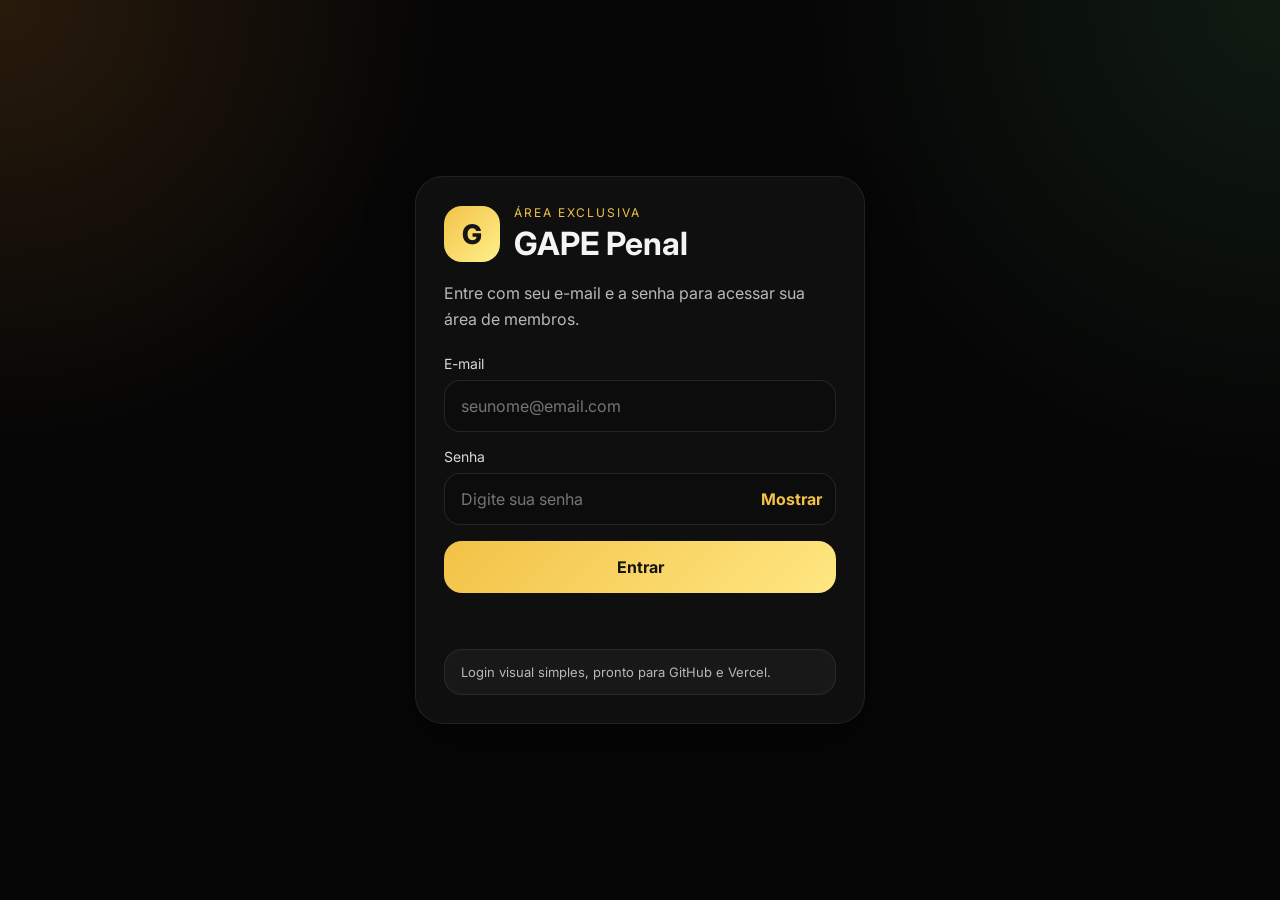
==== index.html @ 25ae284d "Add files via upload" ====
<!DOCTYPE html>
<html lang="pt-BR">
<head>
  <meta charset="UTF-8" />
  <meta name="viewport" content="width=device-width, initial-scale=1.0" />
  <title>Área de Membros | GAPE Penal</title>
  <link rel="preconnect" href="https://fonts.googleapis.com">
  <link rel="preconnect" href="https://fonts.gstatic.com" crossorigin>
  <link href="https://fonts.googleapis.com/css2?family=Inter:wght@400;500;600;700;800&display=swap" rel="stylesheet">
  <link rel="stylesheet" href="styles.css" />
</head>
<body class="login-body">
  <div class="login-shell">
    <div class="login-card">
      <div class="brand-row">
        <div class="brand-badge">G</div>
        <div>
          <p class="eyebrow">ÁREA EXCLUSIVA</p>
          <h1>GAPE Penal</h1>
        </div>
      </div>

      <p class="lead">Entre com seu e-mail e a senha para acessar sua área de membros.</p>

      <form id="loginForm" class="login-form">
        <label>
          <span>E-mail</span>
          <input type="email" id="email" placeholder="seunome@email.com" required />
        </label>

        <label>
          <span>Senha</span>
          <div class="password-wrap">
            <input type="password" id="password" placeholder="Digite sua senha" required />
            <button type="button" id="togglePassword" class="ghost-btn">Mostrar</button>
          </div>
        </label>

        <button type="submit" class="primary-btn">Entrar</button>
        <p id="loginMessage" class="login-message"></p>
      </form>

      <div class="hint-box">Login visual simples, pronto para GitHub e Vercel.</div>
    </div>
  </div>

  <script src="script.js"></script>
</body>
</html>
---- styles.css ----
:root {
  --bg: #050505;
  --panel: #111111;
  --panel-2: #181818;
  --line: rgba(255,255,255,.08);
  --text: #f4f4f4;
  --muted: #b8b8b8;
  --green: #66d97a;
  --gold: #f2c246;
  --orange: #ff9a2e;
  --shadow: 0 18px 50px rgba(0,0,0,.40);
}
* { box-sizing: border-box; }
html, body { margin: 0; padding: 0; }
body { font-family: 'Inter', sans-serif; background: var(--bg); color: var(--text); }
a { text-decoration: none; color: inherit; }
button, input { font: inherit; }
.login-body {
  min-height: 100vh;
  background:
    radial-gradient(circle at top left, rgba(255,154,46,.14), transparent 28%),
    radial-gradient(circle at top right, rgba(102,217,122,.10), transparent 30%),
    #060606;
}
.login-shell { min-height: 100vh; display: flex; align-items: center; justify-content: center; padding: 28px; }
.login-card {
  width: 100%;
  max-width: 450px;
  background: rgba(16,16,16,.95);
  border: 1px solid var(--line);
  border-radius: 28px;
  padding: 28px;
  box-shadow: var(--shadow);
}
.brand-row { display: flex; align-items: center; gap: 14px; margin-bottom: 18px; }
.brand-badge, .logo-mark {
  width: 56px; height: 56px; border-radius: 18px; display: grid; place-items: center;
  font-size: 27px; font-weight: 800; color: #151515; background: linear-gradient(135deg, var(--gold), #fff08c);
}
.eyebrow { margin: 0 0 4px; font-size: 12px; letter-spacing: .16em; color: var(--gold); }
.brand-row h1, .logo-wrap h2, .section-head h2, .hero-content h1, .card-body h4 { margin: 0; }
.lead { color: var(--muted); line-height: 1.6; margin-bottom: 22px; }
.login-form { display: flex; flex-direction: column; gap: 16px; }
.login-form label { display: flex; flex-direction: column; gap: 8px; }
.login-form span { font-size: 14px; color: #d9d9d9; }
input {
  width: 100%; border: 1px solid rgba(255,255,255,.1); background: #0c0c0c; color: #fff;
  border-radius: 16px; padding: 15px 16px; outline: none;
}
input:focus { border-color: rgba(242,194,70,.65); box-shadow: 0 0 0 4px rgba(242,194,70,.10); }
.password-wrap { position: relative; }
.password-wrap input { padding-right: 96px; }
.ghost-btn {
  position: absolute; right: 8px; top: 50%; transform: translateY(-50%);
  border: 0; background: transparent; color: var(--gold); font-weight: 700; cursor: pointer;
}
.primary-btn, .access-btn, .card-btn, .menu-btn { cursor: pointer; }
.primary-btn {
  border: 0; border-radius: 18px; padding: 16px 18px; font-weight: 700; color: #141414;
  background: linear-gradient(135deg, var(--gold), #ffe782);
}
.primary-btn:hover, .access-btn:hover, .card-btn:hover { transform: translateY(-1px); }
.login-message { min-height: 20px; margin: 0; font-size: 14px; }
.hint-box {
  margin-top: 20px; padding: 14px 16px; border-radius: 18px; background: rgba(255,255,255,.04);
  border: 1px solid var(--line); color: var(--muted); font-size: 13px;
}
.members-body { min-height: 100vh; background: #020202; }
.topbar {
  position: sticky; top: 0; z-index: 30; display: flex; align-items: center; justify-content: space-between;
  padding: 18px 20px; background: rgba(5,5,5,.92); backdrop-filter: blur(10px); border-bottom: 1px solid var(--line);
}
.logo-wrap { display: flex; align-items: center; gap: 12px; }
.logo-wrap p { margin: 4px 0 0; color: var(--muted); font-size: 13px; }
.menu-area { position: relative; }
.menu-btn {
  width: 54px; height: 54px; border: 1px solid rgba(255,255,255,.15); background: rgba(255,255,255,.03);
  border-radius: 16px; display: flex; flex-direction: column; justify-content: center; gap: 5px; padding: 0 14px;
}
.menu-btn span { height: 3px; background: var(--orange); border-radius: 99px; }
.dropdown {
  position: absolute; right: 0; top: calc(100% + 10px); width: 220px; background: #0f0f0f;
  border: 1px solid var(--line); border-radius: 18px; box-shadow: var(--shadow); overflow: hidden;
}
.dropdown.hidden { display: none; }
.dropdown-item {
  width: 100%; text-align: left; border: 0; background: transparent; color: #f1f1f1; padding: 16px 18px;
  border-bottom: 1px solid var(--line); cursor: pointer; display: block;
}
.dropdown-item:last-child { border-bottom: 0; }
.dropdown-item.danger { color: #ff9d9d; }
.members-container { max-width: 1120px; margin: 0 auto; padding: 18px 18px 40px; }
.hero-card {
  position: relative; min-height: 390px; border-radius: 28px; overflow: hidden;
  background-position: center top; background-size: cover; box-shadow: var(--shadow);
}
.hero-overlay {
  position: absolute; inset: 0;
  background: linear-gradient(180deg, rgba(0,0,0,.20) 0%, rgba(0,0,0,.52) 45%, rgba(0,0,0,.88) 100%);
}
.hero-content {
  position: relative; z-index: 1; padding: 28px; max-width: 540px; display: flex;
  min-height: 390px; flex-direction: column; justify-content: flex-end;
}
.hero-badge {
  align-self: flex-start; padding: 8px 12px; border-radius: 999px; background: rgba(255,255,255,.12);
  border: 1px solid rgba(255,255,255,.12); font-size: 12px; margin-bottom: 14px;
}
.hero-content h1 { font-size: clamp(34px, 5vw, 52px); line-height: .95; margin-bottom: 10px; }
.hero-content p { margin: 0 0 18px; color: rgba(255,255,255,.86); line-height: 1.55; }
.access-btn, .card-btn {
  display: inline-flex; align-items: center; justify-content: center; gap: 8px; border: 0;
  border-radius: 16px; padding: 14px 18px; font-weight: 700;
}
.access-btn { align-self: flex-start; color: #101010; background: linear-gradient(135deg, var(--green), #9ff2a8); }
.content-section { padding-top: 22px; }
.section-head { display: flex; align-items: end; justify-content: space-between; gap: 14px; margin-bottom: 18px; }
.section-head p { margin: 0; color: var(--muted); word-break: break-all; }
.cards-grid { display: grid; grid-template-columns: repeat(auto-fit, minmax(240px, 1fr)); gap: 18px; }
.content-card {
  background: linear-gradient(180deg, #171717, #121212); border: 1px solid var(--line); border-radius: 24px;
  overflow: hidden; box-shadow: 0 10px 30px rgba(0,0,0,.25); display: flex; flex-direction: column;
}
.featured-card { grid-column: span 2; }
.card-cover { min-height: 180px; padding: 16px; display: flex; flex-direction: column; justify-content: space-between; }
.image-cover { background-position: center top; background-size: cover; min-height: 250px; }
.cover-tag {
  align-self: flex-start; font-size: 11px; font-weight: 800; letter-spacing: .08em; padding: 8px 10px;
  border-radius: 999px; background: rgba(0,0,0,.35); color: #fff; border: 1px solid rgba(255,255,255,.12);
}
.cover-tag.gold { background: rgba(242,194,70,.18); color: #ffe38d; }
.card-cover h3 { margin: 0; font-size: 22px; line-height: 1.1; }
.card-body { padding: 18px; display: flex; flex-direction: column; gap: 12px; flex: 1; }
.card-body p { margin: 0; color: var(--muted); line-height: 1.5; flex: 1; }
.card-meta { display: flex; flex-wrap: wrap; gap: 8px; }
.card-meta span {
  font-size: 12px; padding: 8px 10px; border-radius: 999px; background: rgba(255,255,255,.05); border: 1px solid var(--line);
}
.card-btn { width: 100%; color: #111; background: linear-gradient(135deg, var(--gold), #ffe98c); }
.purple-cover { background: linear-gradient(135deg, #9164ff, #d9c5ff); color: #fff; }
.dark-cover { background: linear-gradient(135deg, #252525, #5a5a5a); color: #fff; }
.blue-cover { background: linear-gradient(135deg, #3f8cff, #9fd1ff); color: #fff; }
.wine-cover { background: linear-gradient(135deg, #6e3154, #cba0c4); color: #fff; }
.green-cover { background: linear-gradient(135deg, #227f55, #9ed8bc); color: #fff; }
.amber-cover { background: linear-gradient(135deg, #a85e11, #ffd087); color: #fff; }
.sand-cover { background: linear-gradient(135deg, #746032, #ddc790); color: #fff; }
.teal-cover { background: linear-gradient(135deg, #0b7f7d, #8ce1e0); color: #fff; }
.slate-cover { background: linear-gradient(135deg, #46516d, #b4c0df); color: #fff; }
@media (max-width: 820px) { .featured-card { grid-column: span 1; } }
@media (max-width: 640px) {
  .topbar { padding: 16px; }
  .members-container { padding: 14px 14px 34px; }
  .hero-card, .hero-content { min-height: 340px; }
  .hero-content { padding: 20px; }
  .section-head { flex-direction: column; align-items: flex-start; }
  .cards-grid { grid-template-columns: 1fr; }
}
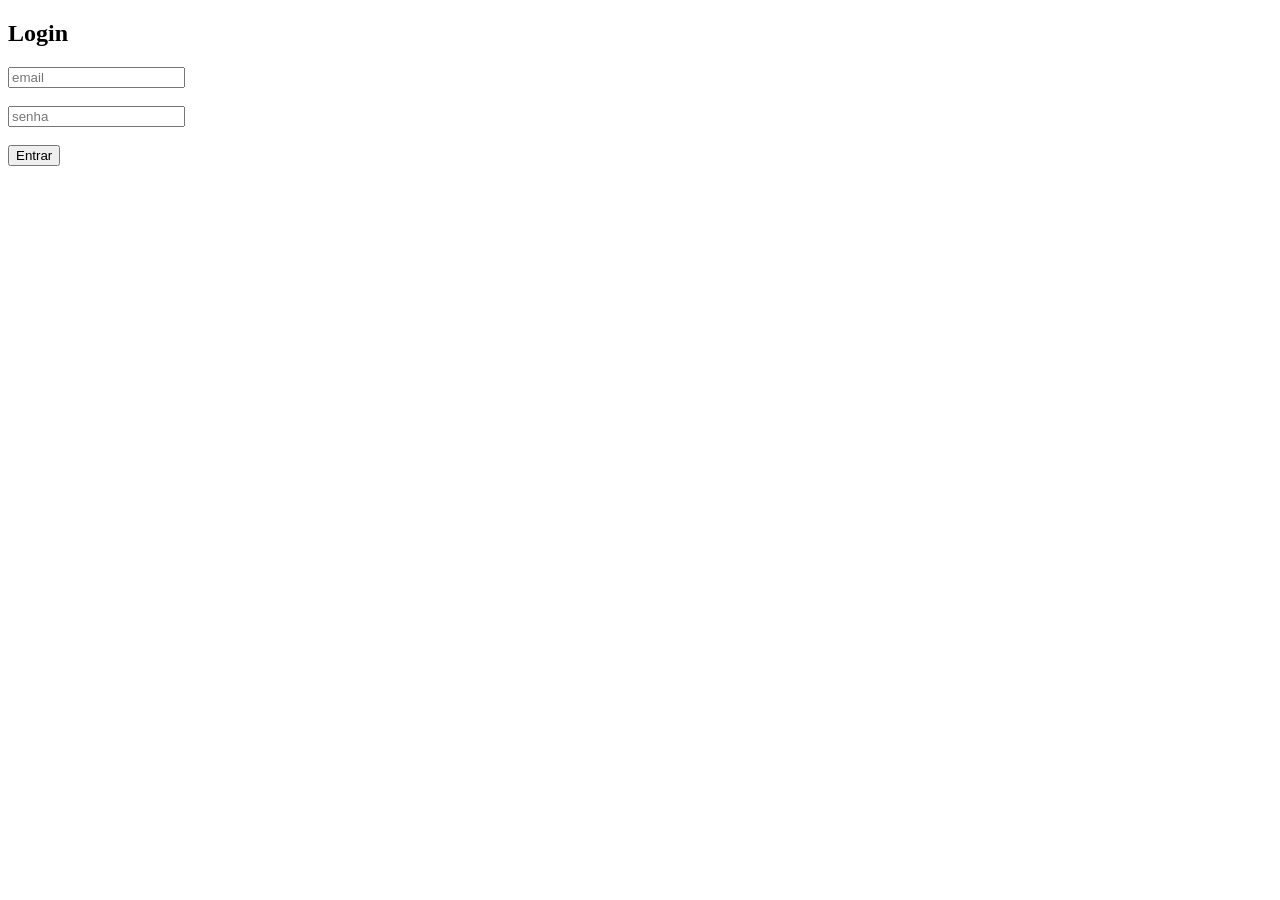
==== commit fb16897a: "Add files via upload" ====
--- a/index.html
+++ b/index.html
@@ -1,49 +1,16 @@
 <!DOCTYPE html>
-<html lang="pt-BR">
-<head>
-  <meta charset="UTF-8" />
-  <meta name="viewport" content="width=device-width, initial-scale=1.0" />
-  <title>Área de Membros | GAPE Penal</title>
-  <link rel="preconnect" href="https://fonts.googleapis.com">
-  <link rel="preconnect" href="https://fonts.gstatic.com" crossorigin>
-  <link href="https://fonts.googleapis.com/css2?family=Inter:wght@400;500;600;700;800&display=swap" rel="stylesheet">
-  <link rel="stylesheet" href="styles.css" />
-</head>
-<body class="login-body">
-  <div class="login-shell">
-    <div class="login-card">
-      <div class="brand-row">
-        <div class="brand-badge">G</div>
-        <div>
-          <p class="eyebrow">ÁREA EXCLUSIVA</p>
-          <h1>GAPE Penal</h1>
-        </div>
-      </div>
-
-      <p class="lead">Entre com seu e-mail e a senha para acessar sua área de membros.</p>
-
-      <form id="loginForm" class="login-form">
-        <label>
-          <span>E-mail</span>
-          <input type="email" id="email" placeholder="seunome@email.com" required />
-        </label>
-
-        <label>
-          <span>Senha</span>
-          <div class="password-wrap">
-            <input type="password" id="password" placeholder="Digite sua senha" required />
-            <button type="button" id="togglePassword" class="ghost-btn">Mostrar</button>
-          </div>
-        </label>
-
-        <button type="submit" class="primary-btn">Entrar</button>
-        <p id="loginMessage" class="login-message"></p>
-      </form>
-
-      <div class="hint-box">Login visual simples, pronto para GitHub e Vercel.</div>
-    </div>
-  </div>
-
-  <script src="script.js"></script>
-</body>
-</html>
+<html><head><meta charset="UTF-8"><title>Login</title></head>
+<body>
+<h2>Login</h2>
+<input id="email" placeholder="email"><br><br>
+<input id="senha" type="password" placeholder="senha"><br><br>
+<button onclick="login()">Entrar</button>
+<script>
+function login(){
+ if(document.getElementById('senha').value==='GAPE2026'){
+   localStorage.setItem('logado','1');
+   location='membros.html';
+ } else alert('Senha errada');
+}
+</script>
+</body></html>
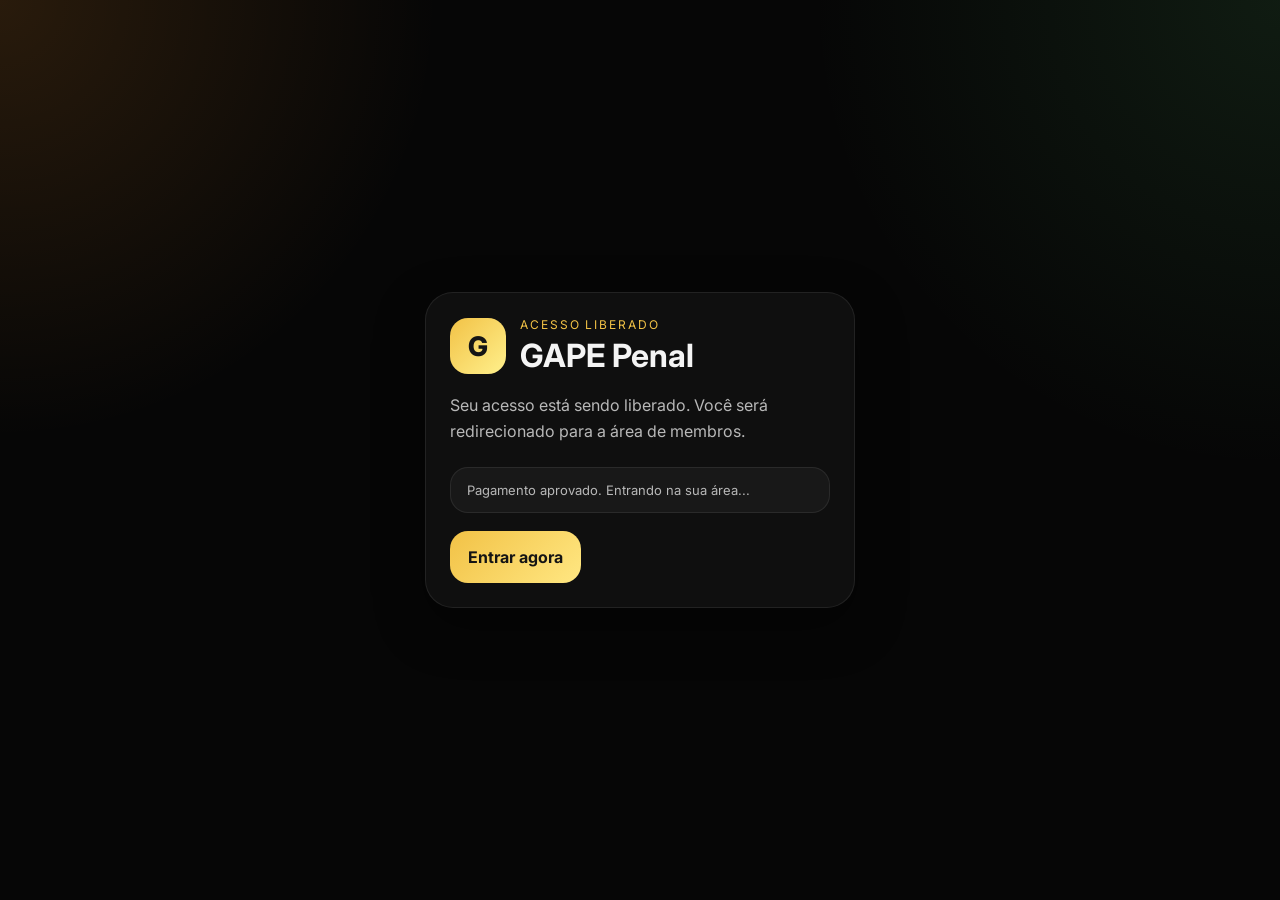
==== commit c171e4ed: "Add files via upload" ====
--- a/index.html
+++ b/index.html
@@ -1,16 +1,43 @@
 <!DOCTYPE html>
-<html><head><meta charset="UTF-8"><title>Login</title></head>
-<body>
-<h2>Login</h2>
-<input id="email" placeholder="email"><br><br>
-<input id="senha" type="password" placeholder="senha"><br><br>
-<button onclick="login()">Entrar</button>
-<script>
-function login(){
- if(document.getElementById('senha').value==='GAPE2026'){
-   localStorage.setItem('logado','1');
-   location='membros.html';
- } else alert('Senha errada');
-}
-</script>
-</body></html>+<html lang="pt-BR">
+<head>
+  <meta charset="UTF-8" />
+  <meta name="viewport" content="width=device-width, initial-scale=1.0" />
+  <title>Liberando acesso | GAPE Penal</title>
+  <link rel="preconnect" href="https://fonts.googleapis.com">
+  <link rel="preconnect" href="https://fonts.gstatic.com" crossorigin>
+  <link href="https://fonts.googleapis.com/css2?family=Inter:wght@400;500;600;700;800&display=swap" rel="stylesheet">
+  <link rel="stylesheet" href="styles.css" />
+</head>
+<body class="login-body">
+  <div class="login-shell">
+    <div class="login-card">
+      <div class="brand-row">
+        <div class="brand-badge">G</div>
+        <div>
+          <p class="eyebrow">ACESSO LIBERADO</p>
+          <h1>GAPE Penal</h1>
+        </div>
+      </div>
+
+      <p class="lead">
+        Seu acesso está sendo liberado. Você será redirecionado para a área de membros.
+      </p>
+
+      <div class="hint-box">
+        Pagamento aprovado. Entrando na sua área...
+      </div>
+
+      <div style="margin-top:18px;">
+        <a class="primary-btn" href="membros.html" style="display:inline-flex;">Entrar agora</a>
+      </div>
+    </div>
+  </div>
+
+  <script>
+    setTimeout(() => {
+      window.location.href = 'membros.html';
+    }, 1200);
+  </script>
+</body>
+</html>
--- a/styles.css
+++ b/styles.css
@@ -0,0 +1,205 @@
+
+:root {
+  --bg: #050505;
+  --line: rgba(255,255,255,.08);
+  --text: #f4f4f4;
+  --muted: #b8b8b8;
+  --green: #66d97a;
+  --gold: #f2c246;
+  --orange: #ff9a2e;
+  --shadow: 0 18px 50px rgba(0,0,0,.40);
+}
+* { box-sizing: border-box; }
+html, body { margin: 0; padding: 0; }
+body { font-family: 'Inter', sans-serif; background: var(--bg); color: var(--text); }
+a { text-decoration: none; color: inherit; }
+button, input { font: inherit; }
+
+.login-body {
+  min-height: 100vh;
+  background:
+    radial-gradient(circle at top left, rgba(255,154,46,.14), transparent 28%),
+    radial-gradient(circle at top right, rgba(102,217,122,.10), transparent 30%),
+    #060606;
+}
+.login-shell {
+  min-height: 100vh;
+  display: flex;
+  align-items: center;
+  justify-content: center;
+  padding: 24px;
+}
+.login-card {
+  width: 100%;
+  max-width: 430px;
+  background: rgba(16,16,16,.95);
+  border: 1px solid var(--line);
+  border-radius: 28px;
+  padding: 24px;
+  box-shadow: var(--shadow);
+}
+.brand-row { display:flex; align-items:center; gap:14px; margin-bottom:18px; }
+.brand-badge, .logo-mark {
+  width:56px; height:56px; border-radius:18px; display:grid; place-items:center;
+  font-size:27px; font-weight:800; color:#151515; background:linear-gradient(135deg, var(--gold), #fff08c);
+}
+.eyebrow { margin:0 0 4px; font-size:12px; letter-spacing:.16em; color:var(--gold); }
+.brand-row h1, .logo-wrap h2, .section-head h2, .hero-content h1, .card-body h4 { margin:0; }
+.lead { color:var(--muted); line-height:1.6; margin-bottom:22px; }
+.primary-btn, .access-btn, .card-btn, .menu-btn { cursor:pointer; }
+.primary-btn {
+  border:0; border-radius:18px; padding:16px 18px; font-weight:700; color:#141414;
+  background: linear-gradient(135deg, var(--gold), #ffe782);
+}
+.hint-box {
+  margin-top:20px; padding:14px 16px; border-radius:18px;
+  background:rgba(255,255,255,.04); border:1px solid var(--line);
+  color:var(--muted); font-size:13px;
+}
+
+.members-body { min-height:100vh; background:#020202; }
+.topbar {
+  position:sticky; top:0; z-index:30; display:flex; align-items:center; justify-content:space-between;
+  padding:16px 18px; background:rgba(5,5,5,.92); backdrop-filter:blur(10px); border-bottom:1px solid var(--line);
+}
+.logo-wrap { display:flex; align-items:center; gap:12px; }
+.logo-wrap p { margin:4px 0 0; color:var(--muted); font-size:13px; }
+.menu-area { position:relative; }
+.menu-btn {
+  width:52px; height:52px; border:1px solid rgba(255,255,255,.15); background:rgba(255,255,255,.03);
+  border-radius:16px; display:flex; flex-direction:column; justify-content:center; gap:5px; padding:0 14px;
+}
+.menu-btn span { height:3px; background:var(--orange); border-radius:99px; }
+.dropdown {
+  position:absolute; right:0; top:calc(100% + 10px); width:220px; background:#0f0f0f;
+  border:1px solid var(--line); border-radius:18px; box-shadow:var(--shadow); overflow:hidden;
+}
+.dropdown.hidden { display:none; }
+.dropdown-item {
+  width:100%; text-align:left; border:0; background:transparent; color:#f1f1f1; padding:16px 18px;
+  border-bottom:1px solid var(--line); cursor:pointer; display:block;
+}
+.dropdown-item:last-child { border-bottom:0; }
+
+.members-container { max-width:1120px; margin:0 auto; padding:16px 14px 40px; }
+.hero-card {
+  position:relative; min-height:360px; border-radius:24px; overflow:hidden;
+  background-position:center top; background-size:cover; box-shadow:var(--shadow);
+}
+.hero-overlay { position:absolute; inset:0; background:linear-gradient(180deg, rgba(0,0,0,.18) 0%, rgba(0,0,0,.55) 48%, rgba(0,0,0,.90) 100%); }
+.hero-content {
+  position:relative; z-index:1; padding:20px; max-width:560px; display:flex;
+  min-height:360px; flex-direction:column; justify-content:flex-end;
+}
+.hero-badge {
+  align-self:flex-start; padding:8px 12px; border-radius:999px; background:rgba(255,255,255,.12);
+  border:1px solid rgba(255,255,255,.12); font-size:12px; margin-bottom:14px;
+}
+.hero-content h1 { font-size: clamp(34px, 8vw, 52px); line-height:.95; margin-bottom:10px; }
+.hero-content p { margin:0 0 18px; color:rgba(255,255,255,.86); line-height:1.55; }
+.access-btn, .card-btn {
+  display:inline-flex; align-items:center; justify-content:center; gap:8px;
+  border:0; border-radius:16px; padding:14px 18px; font-weight:700;
+}
+.access-btn { align-self:flex-start; color:#101010; background:linear-gradient(135deg, var(--green), #9ff2a8); }
+
+.content-section { padding-top:22px; }
+.section-head {
+  display:flex; align-items:end; justify-content:space-between; gap:14px; margin-bottom:18px;
+}
+.section-head p { margin:0; color:var(--muted); word-break:break-all; }
+
+.cards-grid {
+  display:grid;
+  grid-template-columns: repeat(auto-fit, minmax(260px, 1fr));
+  gap:18px;
+}
+.content-card {
+  background:linear-gradient(180deg, #171717, #121212);
+  border:1px solid var(--line);
+  border-radius:24px;
+  overflow:hidden;
+  box-shadow:0 10px 30px rgba(0,0,0,.25);
+  display:flex;
+  flex-direction:column;
+}
+.featured-card { grid-column: span 2; }
+.card-cover {
+  min-height:180px;
+  padding:16px;
+  display:flex;
+  flex-direction:column;
+  justify-content:space-between;
+}
+.image-cover {
+  background-position:center top;
+  background-size:cover;
+  background-repeat:no-repeat;
+}
+.featured-cover { min-height:280px; }
+.small-cover { min-height:220px; }
+.gradient-cover { min-height:220px; }
+.cover-tag {
+  align-self:flex-start;
+  font-size:11px;
+  font-weight:800;
+  letter-spacing:.08em;
+  padding:8px 10px;
+  border-radius:999px;
+  background:rgba(0,0,0,.35);
+  color:#fff;
+  border:1px solid rgba(255,255,255,.12);
+}
+.cover-tag.gold { background:rgba(242,194,70,.18); color:#ffe38d; }
+.card-cover h3 { margin:0; font-size:22px; line-height:1.1; }
+.card-body {
+  padding:18px;
+  display:flex;
+  flex-direction:column;
+  gap:12px;
+  flex:1;
+}
+.card-body p { margin:0; color:var(--muted); line-height:1.5; flex:1; }
+.card-meta { display:flex; flex-wrap:wrap; gap:8px; }
+.card-meta span {
+  font-size:12px;
+  padding:8px 10px;
+  border-radius:999px;
+  background:rgba(255,255,255,.05);
+  border:1px solid var(--line);
+}
+.card-btn {
+  width:100%;
+  color:#111;
+  background:linear-gradient(135deg, var(--gold), #ffe98c);
+}
+
+.blue-cover { background:linear-gradient(135deg, #3f8cff, #9fd1ff); color:#fff; }
+.sand-cover { background:linear-gradient(135deg, #746032, #ddc790); color:#fff; }
+.teal-cover { background:linear-gradient(135deg, #0b7f7d, #8ce1e0); color:#fff; }
+.slate-cover { background:linear-gradient(135deg, #46516d, #b4c0df); color:#fff; }
+
+@media (max-width: 820px) {
+  .featured-card { grid-column: span 1; }
+}
+@media (max-width: 640px) {
+  .members-container { padding:14px 12px 34px; }
+  .hero-card, .hero-content { min-height:320px; }
+  .hero-content { padding:18px; }
+  .section-head { flex-direction:column; align-items:flex-start; }
+  .cards-grid { grid-template-columns: 1fr 1fr; gap:12px; }
+  .content-card { border-radius:18px; }
+  .featured-card { grid-column: span 2; }
+  .small-cover, .gradient-cover { min-height:128px; }
+  .featured-cover { min-height:210px; }
+  .card-cover { padding:10px; }
+  .card-body { padding:12px; gap:8px; }
+  .card-body h4 { font-size:16px; }
+  .card-body p { font-size:13px; line-height:1.35; }
+  .card-meta span { font-size:11px; padding:6px 8px; }
+  .card-btn { padding:11px 12px; font-size:14px; }
+}
+@media (max-width: 380px) {
+  .cards-grid { grid-template-columns: 1fr; }
+  .featured-card { grid-column: span 1; }
+}
